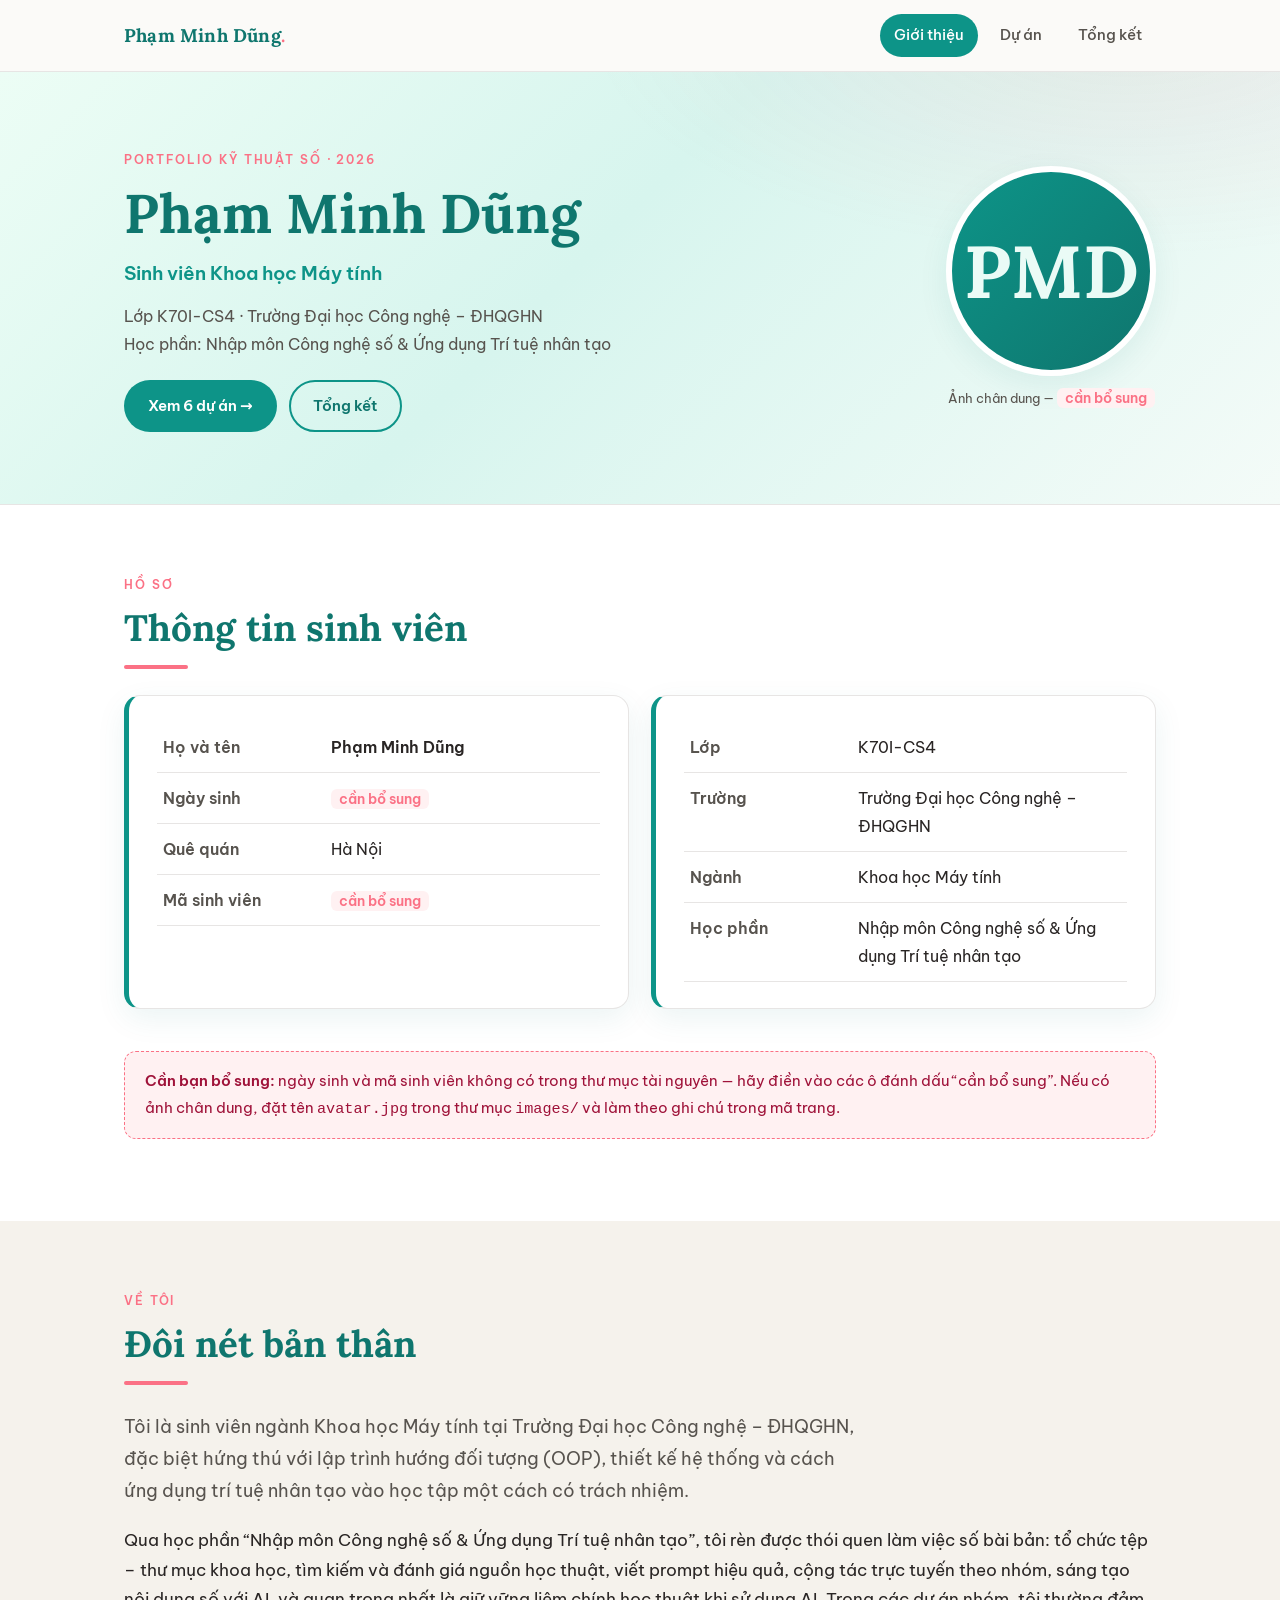
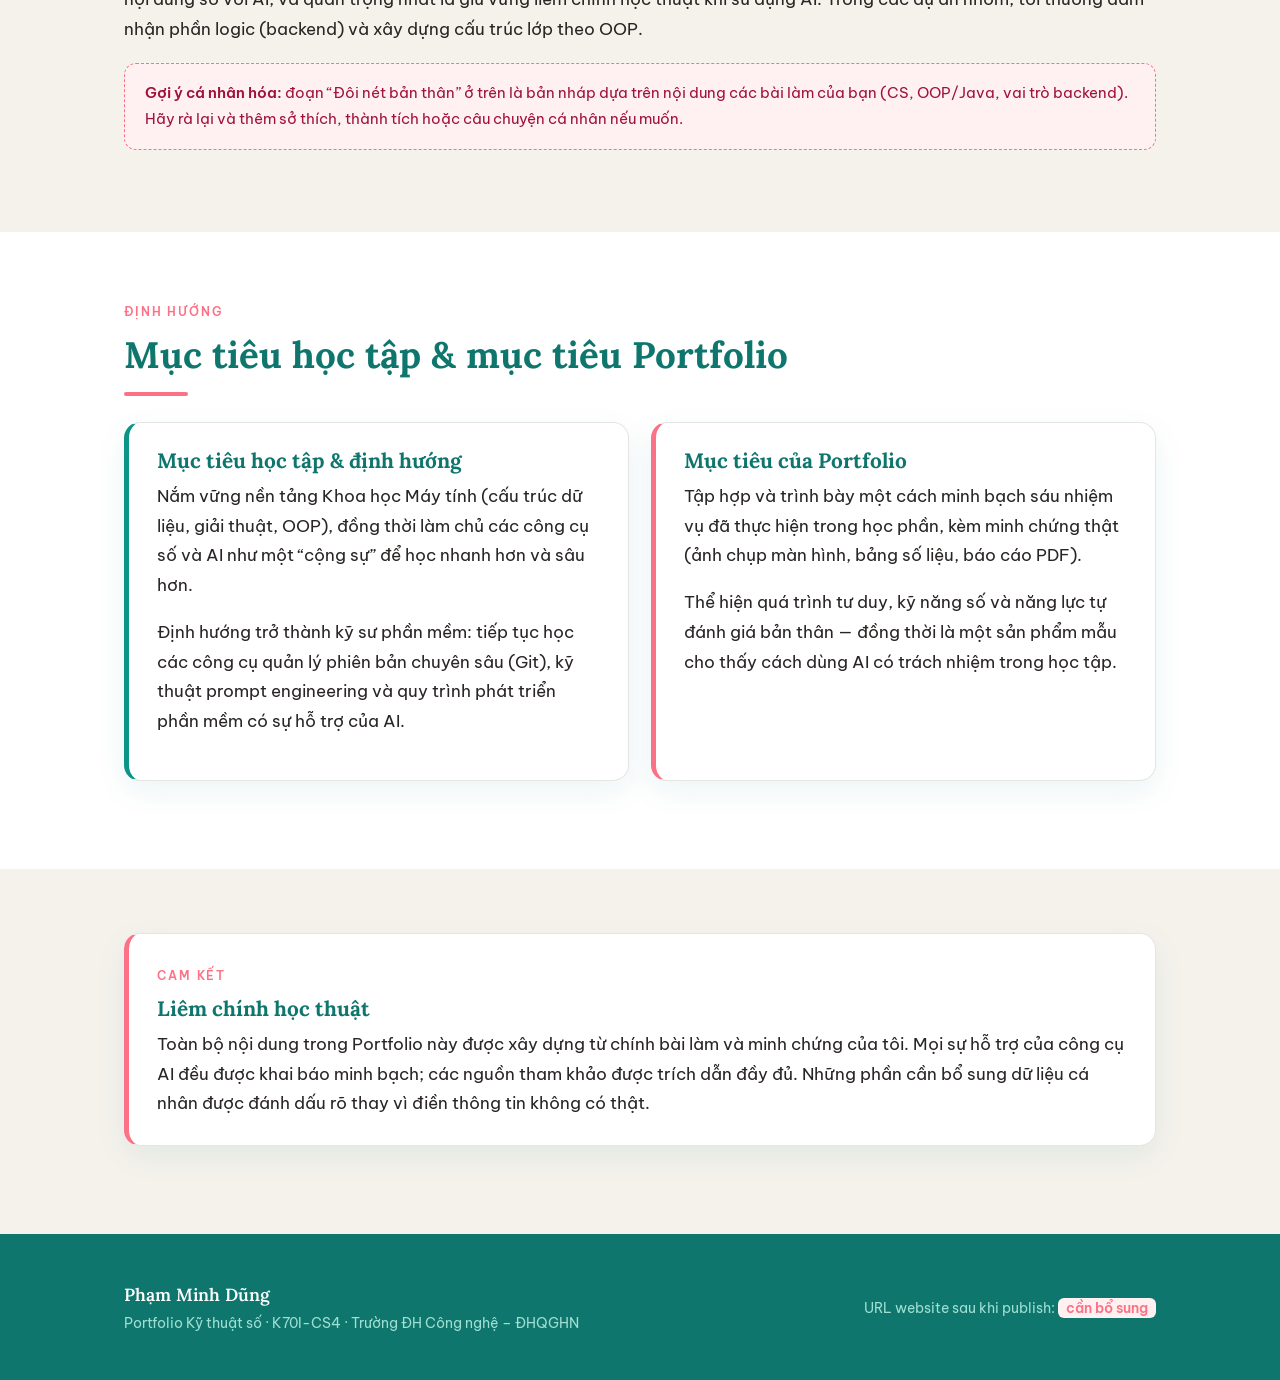
==== Portfolio_PhamMinhDung_2026/index.html @ 51f0955d "Add files via upload" ====
<!DOCTYPE html>
<html lang="vi">
<head>
<meta charset="UTF-8">
<meta name="viewport" content="width=device-width, initial-scale=1.0">
<title>Portfolio · Phạm Minh Dũng — Giới thiệu</title>
<meta name="description" content="Portfolio Kỹ thuật số — Phạm Minh Dũng, K70I-CS4, Trường Đại học Công nghệ – ĐHQGHN.">
<link rel="stylesheet" href="styles.css">
</head>
<body>

<!-- NAV -->
<nav class="nav">
  <div class="nav-inner">
    <a class="brand" href="index.html">Phạm Minh Dũng<span>.</span></a>
    <div class="nav-links">
      <a href="index.html" class="active">Giới thiệu</a>
      <a href="du-an.html">Dự án</a>
      <a href="tong-ket.html">Tổng kết</a>
    </div>
  </div>
</nav>

<!-- HERO -->
<header class="hero">
  <div class="hero-inner">
    <div class="hero-text">
      <span class="kicker">Portfolio Kỹ thuật số · 2026</span>
      <h1>Phạm Minh Dũng</h1>
      <div class="hero-role">Sinh viên Khoa học Máy tính</div>
      <p class="hero-meta">Lớp K70I-CS4 · Trường Đại học Công nghệ – ĐHQGHN<br>
      Học phần: Nhập môn Công nghệ số &amp; Ứng dụng Trí tuệ nhân tạo</p>
      <div class="btn-row">
        <a class="btn btn-primary" href="du-an.html">Xem 6 dự án →</a>
        <a class="btn btn-ghost" href="tong-ket.html">Tổng kết</a>
      </div>
    </div>
    <div class="portrait-col">
      <!-- Khi có ảnh chân dung: thay khối dưới bằng <img class="portrait" src="images/avatar.jpg" alt="Phạm Minh Dũng"> -->
      <div class="portrait-ph">PMD</div>
      <div class="portrait-cap">Ảnh chân dung — <span class="todo">cần bổ sung</span></div>
    </div>
  </div>
</header>

<!-- THÔNG TIN SINH VIÊN -->
<section class="section-white">
  <div class="wrap">
    <span class="kicker">Hồ sơ</span>
    <h2>Thông tin sinh viên</h2>
    <div class="divider"></div>
    <div class="grid grid-2">
      <div class="card">
        <table class="info-table">
          <tr><td>Họ và tên</td><td><strong>Phạm Minh Dũng</strong></td></tr>
          <tr><td>Ngày sinh</td><td><span class="todo">cần bổ sung</span></td></tr>
          <tr><td>Quê quán</td><td>Hà Nội</td></tr>
          <tr><td>Mã sinh viên</td><td><span class="todo">cần bổ sung</span></td></tr>
        </table>
      </div>
      <div class="card">
        <table class="info-table">
          <tr><td>Lớp</td><td>K70I-CS4</td></tr>
          <tr><td>Trường</td><td>Trường Đại học Công nghệ – ĐHQGHN</td></tr>
          <tr><td>Ngành</td><td>Khoa học Máy tính</td></tr>
          <tr><td>Học phần</td><td>Nhập môn Công nghệ số &amp; Ứng dụng Trí tuệ nhân tạo</td></tr>
        </table>
      </div>
    </div>
    <div class="note review no-print">
      <strong>Cần bạn bổ sung:</strong> ngày sinh và mã sinh viên không có trong thư mục tài nguyên — hãy điền vào các ô đánh dấu “cần bổ sung”. Nếu có ảnh chân dung, đặt tên <code>avatar.jpg</code> trong thư mục <code>images/</code> và làm theo ghi chú trong mã trang.
    </div>
  </div>
</section>

<!-- ĐÔI NÉT BẢN THÂN -->
<section class="section-alt">
  <div class="wrap">
    <span class="kicker">Về tôi</span>
    <h2>Đôi nét bản thân</h2>
    <div class="divider"></div>
    <p class="lead">Tôi là sinh viên ngành Khoa học Máy tính tại Trường Đại học Công nghệ – ĐHQGHN, đặc biệt hứng thú với lập trình hướng đối tượng (OOP), thiết kế hệ thống và cách ứng dụng trí tuệ nhân tạo vào học tập một cách có trách nhiệm.</p>
    <p>Qua học phần “Nhập môn Công nghệ số &amp; Ứng dụng Trí tuệ nhân tạo”, tôi rèn được thói quen làm việc số bài bản: tổ chức tệp – thư mục khoa học, tìm kiếm và đánh giá nguồn học thuật, viết prompt hiệu quả, cộng tác trực tuyến theo nhóm, sáng tạo nội dung số với AI, và quan trọng nhất là giữ vững liêm chính học thuật khi sử dụng AI. Trong các dự án nhóm, tôi thường đảm nhận phần logic (backend) và xây dựng cấu trúc lớp theo OOP.</p>
    <div class="note review no-print"><strong>Gợi ý cá nhân hóa:</strong> đoạn “Đôi nét bản thân” ở trên là bản nháp dựa trên nội dung các bài làm của bạn (CS, OOP/Java, vai trò backend). Hãy rà lại và thêm sở thích, thành tích hoặc câu chuyện cá nhân nếu muốn.</div>
  </div>
</section>

<!-- MỤC TIÊU -->
<section class="section-white">
  <div class="wrap">
    <span class="kicker">Định hướng</span>
    <h2>Mục tiêu học tập &amp; mục tiêu Portfolio</h2>
    <div class="divider"></div>
    <div class="grid grid-2">
      <div class="card">
        <h3>Mục tiêu học tập &amp; định hướng</h3>
        <p>Nắm vững nền tảng Khoa học Máy tính (cấu trúc dữ liệu, giải thuật, OOP), đồng thời làm chủ các công cụ số và AI như một “cộng sự” để học nhanh hơn và sâu hơn.</p>
        <p>Định hướng trở thành kỹ sư phần mềm: tiếp tục học các công cụ quản lý phiên bản chuyên sâu (Git), kỹ thuật prompt engineering và quy trình phát triển phần mềm có sự hỗ trợ của AI.</p>
      </div>
      <div class="card coral">
        <h3>Mục tiêu của Portfolio</h3>
        <p>Tập hợp và trình bày một cách minh bạch sáu nhiệm vụ đã thực hiện trong học phần, kèm minh chứng thật (ảnh chụp màn hình, bảng số liệu, báo cáo PDF).</p>
        <p>Thể hiện quá trình tư duy, kỹ năng số và năng lực tự đánh giá bản thân — đồng thời là một sản phẩm mẫu cho thấy cách dùng AI có trách nhiệm trong học tập.</p>
      </div>
    </div>
  </div>
</section>

<!-- LIÊM CHÍNH -->
<section class="section-alt">
  <div class="wrap">
    <div class="card" style="border-left-color:var(--coral)">
      <span class="kicker">Cam kết</span>
      <h3>Liêm chính học thuật</h3>
      <p style="margin-bottom:0">Toàn bộ nội dung trong Portfolio này được xây dựng từ chính bài làm và minh chứng của tôi. Mọi sự hỗ trợ của công cụ AI đều được khai báo minh bạch; các nguồn tham khảo được trích dẫn đầy đủ. Những phần cần bổ sung dữ liệu cá nhân được đánh dấu rõ thay vì điền thông tin không có thật.</p>
    </div>
  </div>
</section>

<!-- FOOTER -->
<footer class="footer">
  <div class="wrap">
    <div>
      <strong style="color:#fff; font-family:var(--serif); font-size:1.1rem;">Phạm Minh Dũng</strong>
      <div class="small">Portfolio Kỹ thuật số · K70I-CS4 · Trường ĐH Công nghệ – ĐHQGHN</div>
    </div>
    <div class="small">URL website sau khi publish: <span class="todo">cần bổ sung</span></div>
  </div>
</footer>

</body>
</html>
---- Portfolio_PhamMinhDung_2026/styles.css ----
/* =========================================================
   Portfolio — Phạm Minh Dũng
   Phong cách: Editorial / tạp chí · Tông xanh ngọc (teal/emerald)
   Font tiêu đề: Lora (serif) · Thân bài: Be Vietnam Pro (sans)
   ========================================================= */

/* ---------- FONTS (bundled TTF đầy đủ glyph tiếng Việt) ---------- */
@font-face{font-family:'Be Vietnam Pro';font-style:normal;font-weight:400;font-display:swap;
  src:url('fonts/BeVietnamPro_400Regular.ttf') format('truetype');}
@font-face{font-family:'Be Vietnam Pro';font-style:normal;font-weight:500;font-display:swap;
  src:url('fonts/BeVietnamPro_500Medium.ttf') format('truetype');}
@font-face{font-family:'Be Vietnam Pro';font-style:normal;font-weight:600;font-display:swap;
  src:url('fonts/BeVietnamPro_600SemiBold.ttf') format('truetype');}
@font-face{font-family:'Be Vietnam Pro';font-style:normal;font-weight:700;font-display:swap;
  src:url('fonts/BeVietnamPro_700Bold.ttf') format('truetype');}

@font-face{font-family:'Lora';font-style:normal;font-weight:400;font-display:swap;
  src:url('fonts/Lora_400Regular.ttf') format('truetype');}
@font-face{font-family:'Lora';font-style:normal;font-weight:600;font-display:swap;
  src:url('fonts/Lora_600SemiBold.ttf') format('truetype');}
@font-face{font-family:'Lora';font-style:normal;font-weight:700;font-display:swap;
  src:url('fonts/Lora_700Bold.ttf') format('truetype');}

/* ---------- TOKENS ---------- */
:root{
  --teal:#0D9488; --teal-dark:#0F766E; --teal-light:#ECFDF5;
  --coral:#FB7185; --orange:#F97316;
  --cream:#FBFAF8; --white:#FFFFFF; --warm:#F5F2EC;
  --ink:#292524; --muted:#57534E; --line:#E7E5E4;
  --serif:'Lora',Georgia,'Times New Roman',serif;
  --sans:'Be Vietnam Pro','Segoe UI',Roboto,system-ui,sans-serif;
  --maxw:1080px; --radius:16px; --shadow:0 10px 30px rgba(15,118,110,.08);
}
*{box-sizing:border-box;}
html{scroll-behavior:smooth;}
body{
  margin:0; font-family:var(--sans); color:var(--ink);
  background:var(--cream); font-size:17px; line-height:1.75;
  -webkit-font-smoothing:antialiased;
}
h1,h2,h3,h4{font-family:var(--serif); color:var(--teal-dark); line-height:1.2; font-weight:700; margin:0 0 .4em;}
h1{font-size:clamp(2.1rem,5vw,3.4rem);}
h2{font-size:clamp(1.6rem,3.4vw,2.3rem);}
h3{font-size:1.3rem; color:var(--teal-dark);}
h4{font-size:1.08rem; color:var(--ink);}
p{margin:0 0 1em;}
a{color:var(--teal-dark);}
img{max-width:100%; height:auto; display:block;}
strong{font-weight:600;}

/* ---------- NAV ---------- */
.nav{
  position:sticky; top:0; z-index:50;
  background:rgba(251,250,248,.9); backdrop-filter:blur(8px);
  border-bottom:1px solid var(--line);
}
.nav-inner{max-width:var(--maxw); margin:0 auto; padding:14px 24px;
  display:flex; align-items:center; justify-content:space-between; gap:16px;}
.brand{font-family:var(--serif); font-weight:700; color:var(--teal-dark);
  font-size:1.15rem; text-decoration:none; letter-spacing:.2px;}
.brand span{color:var(--coral);}
.nav-links{display:flex; gap:8px; flex-wrap:wrap;}
.nav-links a{
  text-decoration:none; color:var(--muted); font-weight:500; font-size:.96rem;
  padding:8px 14px; border-radius:999px; transition:.2s;
}
.nav-links a:hover{color:var(--teal-dark); background:var(--teal-light);}
.nav-links a.active{color:var(--white); background:var(--teal);}

/* ---------- LAYOUT ---------- */
.wrap{max-width:var(--maxw); margin:0 auto; padding:0 24px;}
section{padding:64px 0;}
.section-alt{background:var(--warm);}
.section-white{background:var(--white);}
.kicker{
  display:inline-block; font-family:var(--sans); font-weight:600;
  text-transform:uppercase; letter-spacing:.16em; font-size:.74rem;
  color:var(--coral); margin-bottom:10px;
}
.lead{font-size:1.15rem; color:var(--muted); max-width:62ch;}
.divider{width:64px; height:4px; background:var(--coral); border-radius:4px; margin:14px 0 26px;}

/* ---------- HERO ---------- */
.hero{
  background:
    radial-gradient(900px 380px at 88% -10%, rgba(251,113,133,.10), transparent 60%),
    linear-gradient(135deg, var(--teal-light) 0%, #D7F5EE 45%, #F4FBF8 100%);
  border-bottom:1px solid var(--line);
}
.hero-inner{max-width:var(--maxw); margin:0 auto; padding:72px 24px;
  display:flex; gap:48px; align-items:center; flex-wrap:wrap;}
.hero-text{flex:1 1 380px;}
.hero-text h1{margin-bottom:.2em;}
.hero-role{font-size:1.2rem; color:var(--teal); font-weight:600; margin-bottom:.6em;}
.hero-meta{color:var(--muted); font-size:1rem;}
.portrait-col{flex:0 0 auto; text-align:center;}
.portrait{
  width:210px; height:210px; border-radius:50%; object-fit:cover;
  border:6px solid var(--white); box-shadow:var(--shadow);
}
.portrait-ph{
  width:210px; height:210px; border-radius:50%;
  background:linear-gradient(135deg,var(--teal),var(--teal-dark));
  color:#EAFBF6; display:flex; align-items:center; justify-content:center;
  font-family:var(--serif); font-size:4.6rem; font-weight:700;
  border:6px solid var(--white); box-shadow:var(--shadow); margin:0 auto;
}
.portrait-cap{font-size:.82rem; color:var(--muted); margin-top:10px;}

/* ---------- BUTTONS ---------- */
.btn{
  display:inline-flex; align-items:center; gap:8px;
  font-family:var(--sans); font-weight:600; font-size:.95rem;
  text-decoration:none; border-radius:999px; padding:11px 22px;
  border:2px solid transparent; transition:.2s; cursor:pointer;
}
.btn-primary{background:var(--teal); color:#fff;}
.btn-primary:hover{background:var(--teal-dark);}
.btn-coral{background:var(--coral); color:#fff;}
.btn-coral:hover{filter:brightness(.95);}
.btn-ghost{background:transparent; color:var(--teal-dark); border-color:var(--teal);}
.btn-ghost:hover{background:var(--teal-light);}
.btn-row{display:flex; gap:12px; flex-wrap:wrap; margin-top:22px;}

/* ---------- CARDS ---------- */
.card{
  background:var(--white); border:1px solid var(--line);
  border-left:5px solid var(--teal); border-radius:var(--radius);
  padding:26px 28px; box-shadow:var(--shadow); margin-bottom:24px;
}
.card.coral{border-left-color:var(--coral);}
.grid{display:grid; gap:22px;}
.grid-2{grid-template-columns:repeat(2,1fr);}
.grid-3{grid-template-columns:repeat(3,1fr);}

/* info table (student profile) */
.info-table{width:100%; border-collapse:collapse; font-size:1rem;}
.info-table td{padding:11px 6px; border-bottom:1px solid var(--line); vertical-align:top;}
.info-table td:first-child{color:var(--muted); font-weight:600; width:38%;}
.todo{color:var(--coral); font-weight:600; background:#FFF1F2;
  padding:1px 8px; border-radius:6px; font-size:.86rem;}

/* note / integrity box */
.note{
  background:var(--teal-light); border:1px dashed var(--teal);
  border-radius:12px; padding:16px 20px; font-size:.95rem; color:var(--teal-dark);
  margin:18px 0;
}
.note strong{color:var(--teal-dark);}
.note.review{background:#FFF1F2; border-color:var(--coral); color:#9F1239;}
.note.review strong{color:#9F1239;}

/* ---------- PROJECT (du-an) ---------- */
.proj{scroll-margin-top:80px; margin-bottom:18px;}
.proj-head{display:flex; align-items:flex-start; gap:18px; margin-bottom:6px;}
.proj-num{
  flex:0 0 auto; width:60px; height:60px; border-radius:16px;
  background:var(--teal); color:#fff; font-family:var(--serif); font-weight:700;
  font-size:1.7rem; display:flex; align-items:center; justify-content:center;
  box-shadow:var(--shadow);
}
.proj-head h2{margin:0;}
.proj-tag{font-size:.82rem; color:var(--coral); font-weight:600;
  text-transform:uppercase; letter-spacing:.12em;}
.block-label{
  font-family:var(--sans); font-weight:700; color:var(--teal-dark);
  font-size:.78rem; text-transform:uppercase; letter-spacing:.12em;
  margin:18px 0 6px; display:flex; align-items:center; gap:8px;
}
.block-label::before{content:""; width:18px; height:3px; background:var(--coral); border-radius:3px;}

/* image gallery */
.shots{display:grid; gap:16px; grid-template-columns:repeat(3,1fr); margin:10px 0 6px;}
.shots.cols-2{grid-template-columns:repeat(2,1fr);}
.shots.cols-1{grid-template-columns:1fr;}
.shot{
  background:var(--white); border:1px solid var(--line); border-radius:12px;
  padding:8px; box-shadow:0 4px 14px rgba(0,0,0,.05);
}
.shot img{border-radius:7px; width:100%;}
.shot figcaption{font-size:.82rem; color:var(--muted); padding:8px 4px 2px; line-height:1.4;}
.shot .step{color:var(--teal); font-weight:600;}
.shot-wide img{max-width:560px; margin:0 auto;}

/* data tables */
.tbl-scroll{overflow-x:auto; margin:8px 0 6px; border-radius:12px; border:1px solid var(--line);}
table.data{width:100%; border-collapse:collapse; font-size:.9rem; background:var(--white);}
table.data th,table.data td{padding:10px 12px; border:1px solid var(--line); text-align:left; vertical-align:top;}
table.data th{background:var(--teal); color:#fff; font-weight:600; font-family:var(--sans);}
table.data tr:nth-child(even) td{background:#FBFBFA;}
table.data td.center,table.data th.center{text-align:center;}
.rank{display:inline-block; min-width:26px; text-align:center; font-weight:700;
  color:#fff; background:var(--teal); border-radius:6px; padding:1px 6px;}
.rank.r5{background:#0F766E;} .rank.r4{background:#0D9488;}
.rank.r3{background:#F59E0B;} .rank.r2{background:#FB7185;}

/* pill list */
.pills{display:flex; flex-wrap:wrap; gap:8px; margin:6px 0 4px;}
.pill{background:var(--teal-light); color:var(--teal-dark); border:1px solid #BBF1E6;
  border-radius:999px; padding:5px 13px; font-size:.85rem; font-weight:500;}

/* ratio bar */
.ratio{margin:10px 0;}
.ratio .bar{display:flex; height:30px; border-radius:8px; overflow:hidden; border:1px solid var(--line);}
.ratio .seg{display:flex; align-items:center; justify-content:center; color:#fff;
  font-size:.82rem; font-weight:600;}
.ratio .seg.ai{background:var(--teal);}
.ratio .seg.me{background:var(--coral);}

/* TOC chips for projects */
.toc{display:flex; flex-wrap:wrap; gap:10px; margin-top:24px;}
.toc a{text-decoration:none; background:var(--white); border:1px solid var(--line);
  border-left:4px solid var(--teal); border-radius:10px; padding:10px 14px;
  font-size:.9rem; color:var(--ink); font-weight:500; transition:.2s;}
.toc a:hover{background:var(--teal-light); border-left-color:var(--coral);}

/* summary skill cards */
.skill{background:var(--white); border:1px solid var(--line); border-radius:14px;
  border-top:4px solid var(--teal); padding:20px 22px; box-shadow:var(--shadow);}
.skill h4{color:var(--teal-dark); font-family:var(--serif);}

/* ---------- FOOTER ---------- */
.footer{background:var(--teal-dark); color:#CFF3EB; padding:46px 0;}
.footer .wrap{display:flex; justify-content:space-between; gap:20px; flex-wrap:wrap; align-items:center;}
.footer a{color:#fff;}
.footer .small{font-size:.86rem; color:#9FE0D3;}

/* ---------- RESPONSIVE ---------- */
@media (max-width:860px){
  .grid-2,.grid-3{grid-template-columns:1fr;}
  .shots{grid-template-columns:repeat(2,1fr);}
  .hero-inner{padding:48px 24px;}
}
@media (max-width:560px){
  .shots{grid-template-columns:1fr;}
  .nav-links{gap:2px;}
  .nav-links a{padding:7px 10px; font-size:.85rem;}
  section{padding:46px 0;}
}

/* ---------- PRINT / PDF ---------- */
@media print{
  @page{size:A4; margin:14mm 12mm;}
  html,body{background:#fff !important;}
  *{-webkit-print-color-adjust:exact !important; print-color-adjust:exact !important;}
  .nav,.btn,.btn-row,.toc,.no-print{display:none !important;}
  a[href]{text-decoration:none; color:inherit;}
  section{padding:22px 0;}
  .hero{break-after:avoid;}
  .card,.shot,.skill,.proj,figure,table,.note{break-inside:avoid; page-break-inside:avoid;}
  .proj{break-inside:auto;}
  h2,h3{break-after:avoid;}
  .shots{grid-template-columns:repeat(3,1fr); gap:10px;}
  .page-break{break-before:page;}
  .shadow,.card,.skill{box-shadow:none !important;}
}
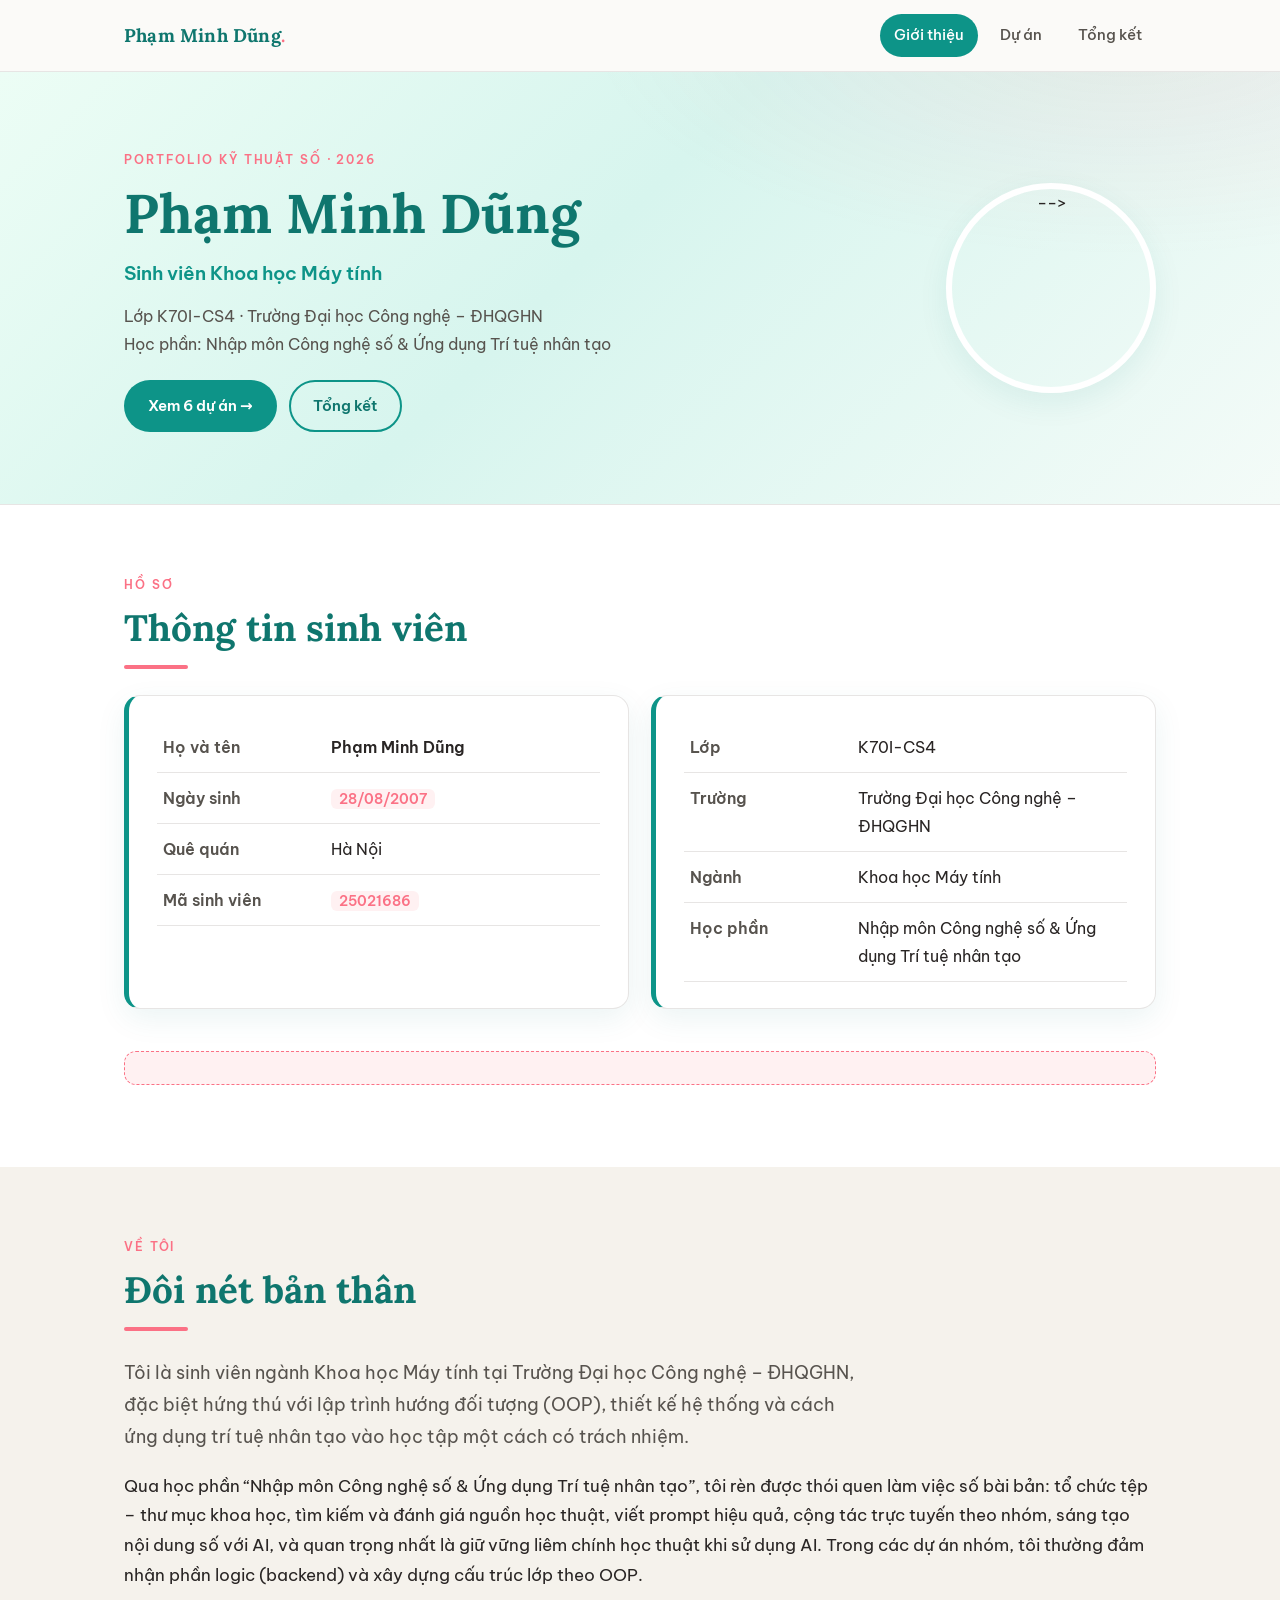
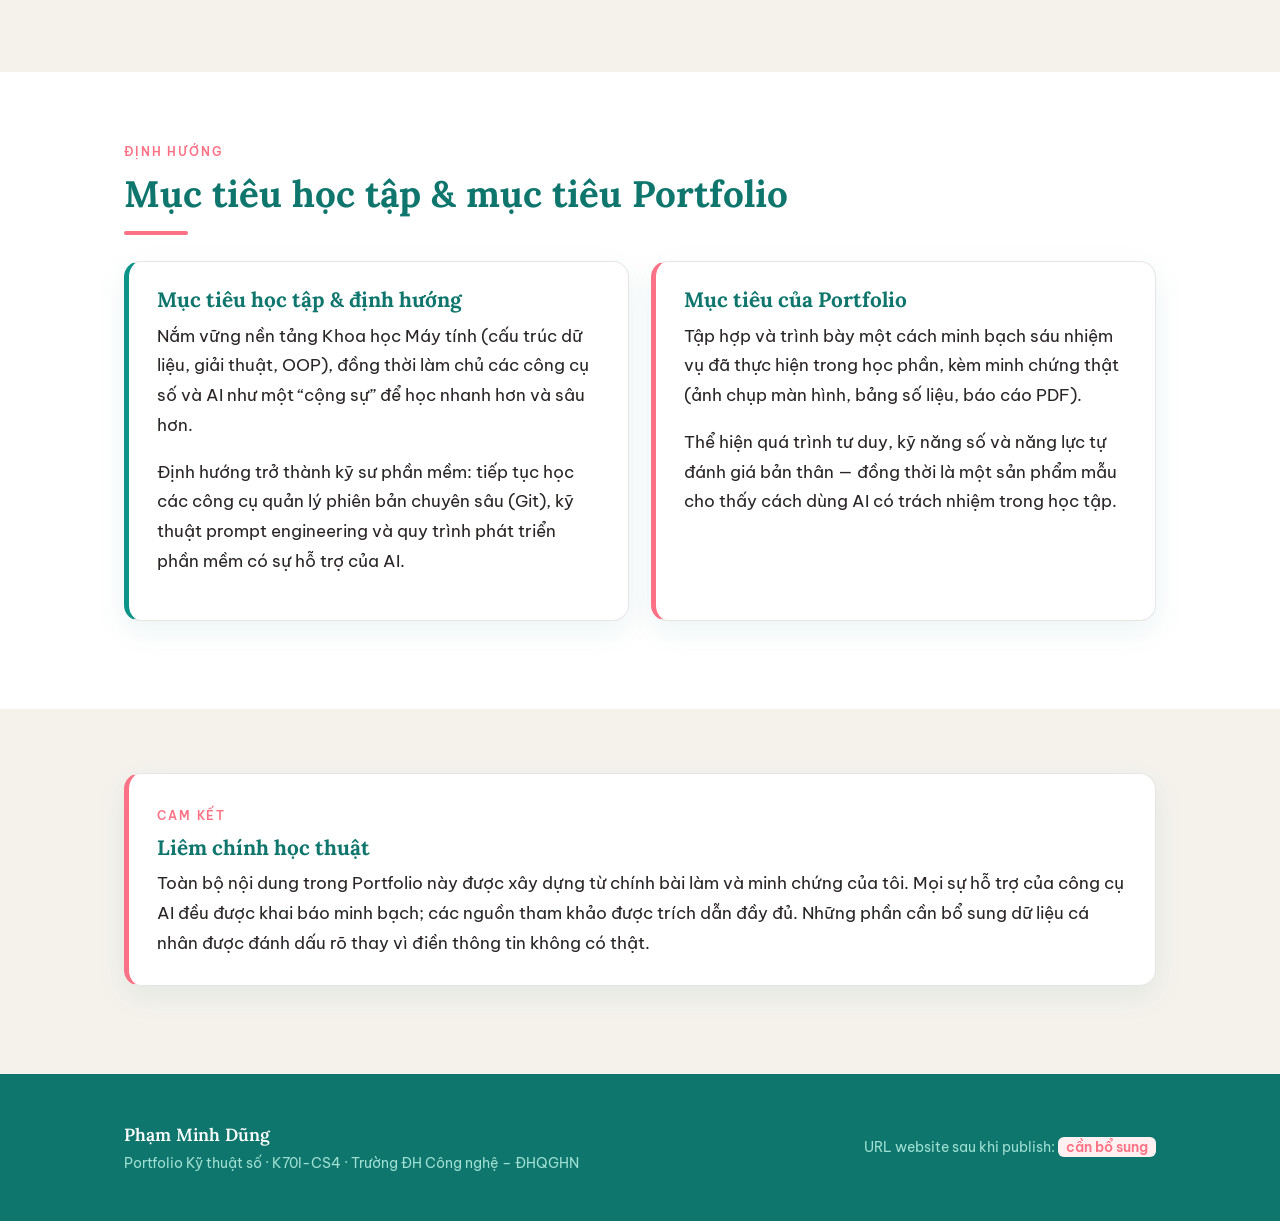
==== commit ebc83e37: "Update personal information and add portrait image" ====
--- a/Portfolio_PhamMinhDung_2026/index.html
+++ b/Portfolio_PhamMinhDung_2026/index.html
@@ -37,8 +37,7 @@
     </div>
     <div class="portrait-col">
       <!-- Khi có ảnh chân dung: thay khối dưới bằng <img class="portrait" src="images/avatar.jpg" alt="Phạm Minh Dũng"> -->
-      <div class="portrait-ph">PMD</div>
-      <div class="portrait-cap">Ảnh chân dung — <span class="todo">cần bổ sung</span></div>
+      <div <img class="portrait" src="images/avatar.jpg" alt="Phạm Minh Dũng"> --></div>
     </div>
   </div>
 </header>
@@ -53,9 +52,9 @@
       <div class="card">
         <table class="info-table">
           <tr><td>Họ và tên</td><td><strong>Phạm Minh Dũng</strong></td></tr>
-          <tr><td>Ngày sinh</td><td><span class="todo">cần bổ sung</span></td></tr>
+          <tr><td>Ngày sinh</td><td><span class="todo">28/08/2007</span></td></tr>
           <tr><td>Quê quán</td><td>Hà Nội</td></tr>
-          <tr><td>Mã sinh viên</td><td><span class="todo">cần bổ sung</span></td></tr>
+          <tr><td>Mã sinh viên</td><td><span class="todo">25021686</span></td></tr>
         </table>
       </div>
       <div class="card">
@@ -68,7 +67,6 @@
       </div>
     </div>
     <div class="note review no-print">
-      <strong>Cần bạn bổ sung:</strong> ngày sinh và mã sinh viên không có trong thư mục tài nguyên — hãy điền vào các ô đánh dấu “cần bổ sung”. Nếu có ảnh chân dung, đặt tên <code>avatar.jpg</code> trong thư mục <code>images/</code> và làm theo ghi chú trong mã trang.
     </div>
   </div>
 </section>
@@ -81,7 +79,6 @@
     <div class="divider"></div>
     <p class="lead">Tôi là sinh viên ngành Khoa học Máy tính tại Trường Đại học Công nghệ – ĐHQGHN, đặc biệt hứng thú với lập trình hướng đối tượng (OOP), thiết kế hệ thống và cách ứng dụng trí tuệ nhân tạo vào học tập một cách có trách nhiệm.</p>
     <p>Qua học phần “Nhập môn Công nghệ số &amp; Ứng dụng Trí tuệ nhân tạo”, tôi rèn được thói quen làm việc số bài bản: tổ chức tệp – thư mục khoa học, tìm kiếm và đánh giá nguồn học thuật, viết prompt hiệu quả, cộng tác trực tuyến theo nhóm, sáng tạo nội dung số với AI, và quan trọng nhất là giữ vững liêm chính học thuật khi sử dụng AI. Trong các dự án nhóm, tôi thường đảm nhận phần logic (backend) và xây dựng cấu trúc lớp theo OOP.</p>
-    <div class="note review no-print"><strong>Gợi ý cá nhân hóa:</strong> đoạn “Đôi nét bản thân” ở trên là bản nháp dựa trên nội dung các bài làm của bạn (CS, OOP/Java, vai trò backend). Hãy rà lại và thêm sở thích, thành tích hoặc câu chuyện cá nhân nếu muốn.</div>
   </div>
 </section>
 
